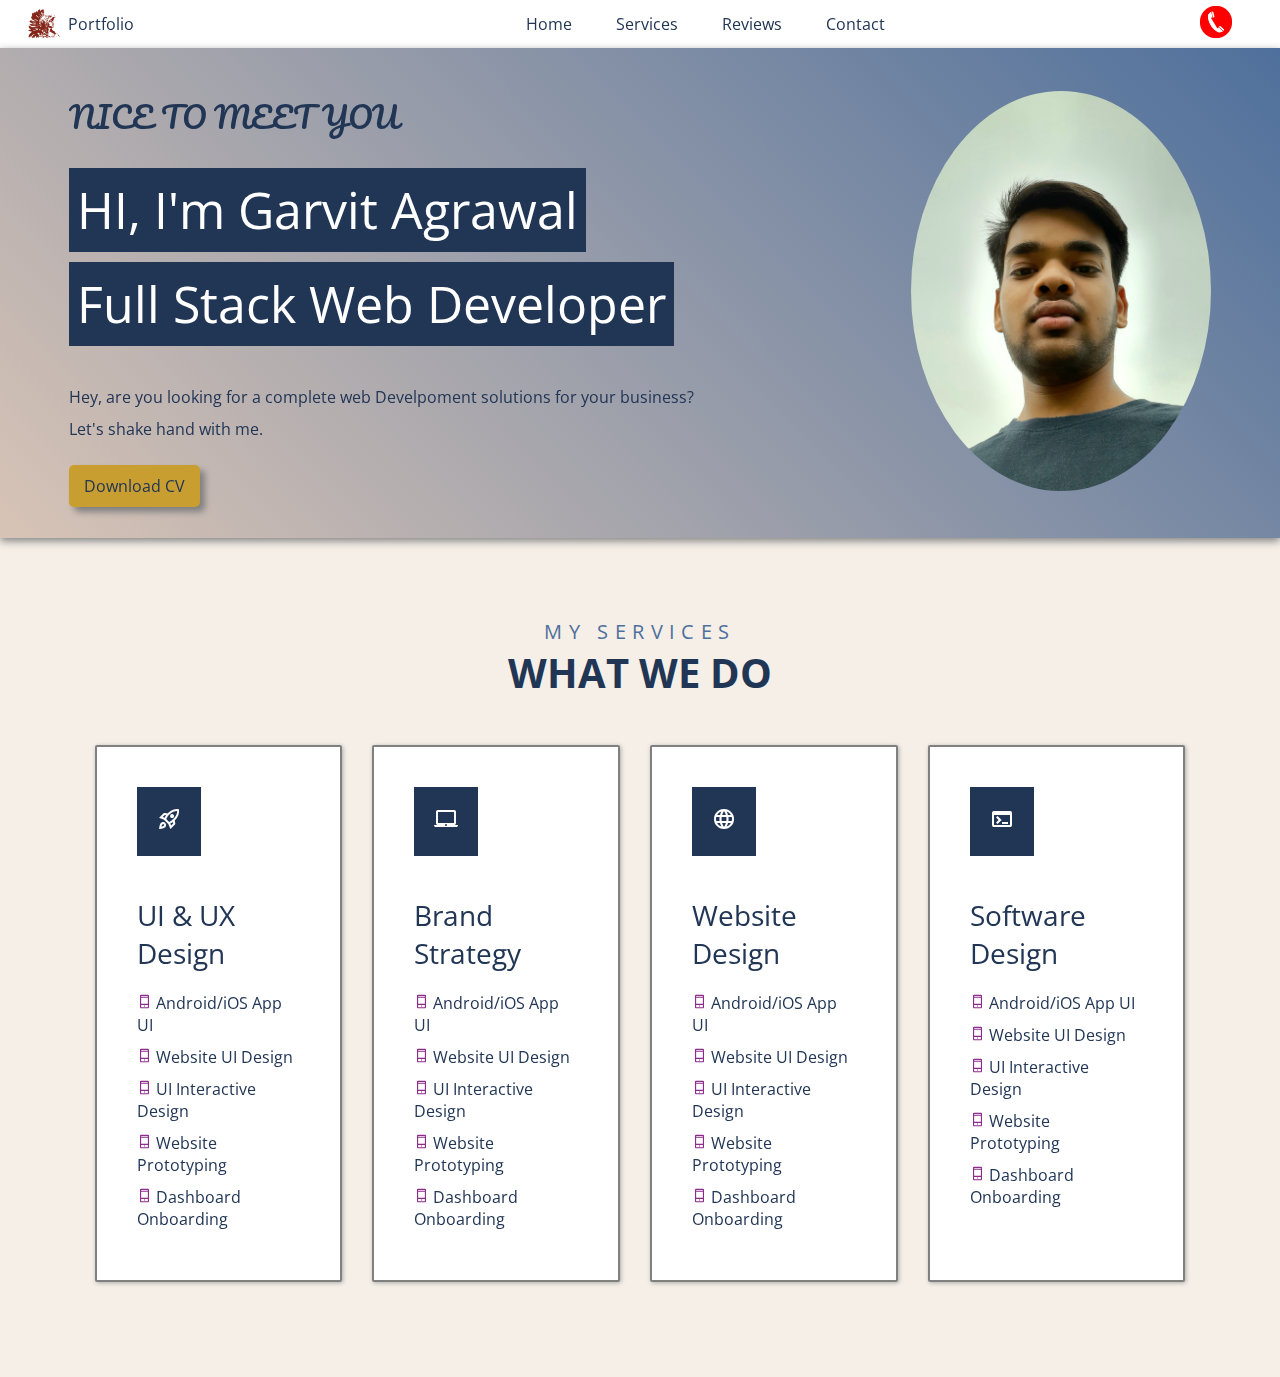
==== DAY10/day10.html @ bc851ce2 "16/6/23" ====
<!DOCTYPE html>
<html lang="en">
<head>
    <title>My Portfolio</title>
    <link rel="preconnect" href="https://fonts.googleapis.com">
    <link rel="preconnect" href="https://fonts.gstatic.com" crossorigin>
    <link href="https://fonts.googleapis.com/css2?family=Open+Sans:wght@600&display=swap" rel="stylesheet">
    <link href="https://fonts.googleapis.com/css2?family=Pacifico&display=swap" rel="stylesheet">
    <link rel="stylesheet" href="https://fonts.googleapis.com/css2?family=Material+Symbols+Outlined:opsz,wght,FILL,GRAD@48,400,0,0" />
    <link rel="stylesheet" href="https://fonts.googleapis.com/css2?family=Material+Symbols+Outlined:opsz,wght,FILL,GRAD@20..48,100..700,0..1,-50..200" />
    <link rel="stylesheet" href="https://fonts.googleapis.com/css2?family=Material+Symbols+Outlined:opsz,wght,FILL,GRAD@48,400,0,0" />
    <link rel="stylesheet" href="https://fonts.googleapis.com/css2?family=Material+Symbols+Outlined:opsz,wght,FILL,GRAD@48,400,0,0" />
    <link rel="stylesheet" href="CSS/style.css">
    <!-- <link rel="stylesheet" href="https://fonts.googleapis.com/css2?family=Material+Symbols+Outlined:opsz,wght,FILL,GRAD@48,400,0,0" /> -->
</head>
<body>
    <div class="navigation">
    <div class="logo">
        <img class="logoImage" src="logo.png" alt="">
        <span class="logoTitle">Portfolio</span>
    </div>

    <div class="menuItems">
        <a href="#"><span class="menuItem">Home</span></a>
        <a href="#"><span class="menuItem">Services</span></a>
        <a href="#"><span class="menuItem">Reviews</span></a>
        <a href="#"><span class="menuItem">Contact</span></a>
    </div>

    <div class="contact">
        <a class="contactButton" href="tel" 8949256585">
            <img class="contactImage" src="call.png" alt="">
        </a>
    </div>
    </div>


    <div class="banner">
        <div class="bannerLeft"> 
            <div class="greeting">
                NICE TO MEET YOU
            </div>
            <div class="title">
                <div class="titleSpan">
                HI, I'm Garvit Agrawal
                </div>
                <div class="titleSpan">
                Full Stack Web Developer
                </div>
            </div>
            <div class="description">
                Hey, are you looking for a complete web Develpoment
                solutions for your business?
                <br>
                Let's shake hand with me.
            </div>
            <div>
                <a href="#" class="showCVButton">
                    Download CV
                </a>
            </div>
        </div>

        <div class="bannerRight">
            <img class="bannerImage" src="pic.jpg" alt="">
        </div>
    </div>


    <div class="services">

        <div class="serviceText">
            <div class="textSubHeading">My Services</div>
            <div class="textHeading">WHAT WE DO</div>
        </div>


        
        <div class="serviceCards">
            <div class="serviceCard">
                <div class="serviceIconDiv">
                    <span class="serviceIcon material-symbols-outlined">
                    rocket_launch
                    </span>
                </div>
                <div class="serviceTitle">UI & UX Design</div>
                <div class="serviceFeatures">
                    <div class="serviceFeature">
                        <span class="serviceFeatureIcon material-symbols-outlined">
                            phone_iphone
                        </span>
                        <span class="serviceFeatureText">Android/iOS App UI</span>
                    </div>
                    <div class="serviceFeature">
                        <span class="serviceFeatureIcon material-symbols-outlined">
                            phone_iphone
                        </span>
                        <span class="serviceFeatureText">Website UI Design</span>
                    </div>
                    <div class="serviceFeature">
                        <span class="serviceFeatureIcon material-symbols-outlined">
                            phone_iphone
                        </span>
                        <span class="serviceFeatureText">UI Interactive Design</span>
                    </div>
                    <div class="serviceFeature">
                        <span class="serviceFeatureIcon material-symbols-outlined">
                            phone_iphone
                        </span>
                        <span class="serviceFeatureText">Website Prototyping</span>
                    </div>
                    <div class="serviceFeature">
                        <span class="serviceFeatureIcon material-symbols-outlined">
                            phone_iphone
                        </span>
                        <span class="serviceFeatureText">Dashboard Onboarding</span>
                    </div>
                </div>
            </div>

            <div class="serviceCard">
                <div class="serviceIconDiv">
                    <span class="serviceIcon material-symbols-outlined">
                        laptop_mac
                    </span>
                </div>
                <div class="serviceTitle">Brand Strategy</div>
                <div class="serviceFeatures">
                    <div class="serviceFeature">
                        <span class="serviceFeatureIcon material-symbols-outlined">
                            phone_iphone
                        </span>
                        <span class="serviceFeatureText">Android/iOS App UI</span>
                    </div>
                    <div class="serviceFeature">
                        <span class="serviceFeatureIcon material-symbols-outlined">
                            phone_iphone
                        </span>
                        <span class="serviceFeatureText">Website UI Design</span>
                    </div>
                    <div class="serviceFeature">
                        <span class="serviceFeatureIcon material-symbols-outlined">
                            phone_iphone
                        </span>
                        <span class="serviceFeatureText">UI Interactive Design</span>
                    </div>
                    <div class="serviceFeature">
                        <span class="serviceFeatureIcon material-symbols-outlined">
                            phone_iphone
                        </span>
                        <span class="serviceFeatureText">Website Prototyping</span>
                    </div>
                    <div class="serviceFeature">
                        <span class="serviceFeatureIcon material-symbols-outlined">
                            phone_iphone
                        </span>
                        <span class="serviceFeatureText">Dashboard Onboarding</span>
                    </div>
                </div>
            </div>

            <div class="serviceCard">
                <div class="serviceIconDiv">
                    <span class="serviceIcon material-symbols-outlined">
                        language
                    </span>
                </div>
                <div class="serviceTitle">Website Design</div>
                <div class="serviceFeatures">
                    <div class="serviceFeature">
                        <span class="serviceFeatureIcon material-symbols-outlined">
                            phone_iphone
                        </span>
                        <span class="serviceFeatureText">Android/iOS App UI</span>
                    </div>
                    <div class="serviceFeature">
                        <span class="serviceFeatureIcon material-symbols-outlined">
                            phone_iphone
                        </span>
                        <span class="serviceFeatureText">Website UI Design</span>
                    </div>
                    <div class="serviceFeature">
                        <span class="serviceFeatureIcon material-symbols-outlined">
                            phone_iphone
                        </span>
                        <span class="serviceFeatureText">UI Interactive Design</span>
                    </div>
                    <div class="serviceFeature">
                        <span class="serviceFeatureIcon material-symbols-outlined">
                            phone_iphone
                        </span>
                        <span class="serviceFeatureText">Website Prototyping</span>
                    </div>
                    <div class="serviceFeature">
                        <span class="serviceFeatureIcon material-symbols-outlined">
                            phone_iphone
                        </span>
                        <span class="serviceFeatureText">Dashboard Onboarding</span>
                    </div>
                </div>
            </div>

            <div class="serviceCard">
                <div class="serviceIconDiv">
                    <span class="serviceIcon material-symbols-outlined">
                        terminal
                    </span>
                </div>
                <div class="serviceTitle">Software Design</div>
                <div class="serviceFeatures">
                    <div class="serviceFeature">
                        <span class="serviceFeatureIcon material-symbols-outlined">
                            phone_iphone
                        </span>
                        <span class="serviceFeatureText">Android/iOS App UI</span>
                    </div>
                    <div class="serviceFeature">
                        <span class="serviceFeatureIcon material-symbols-outlined">
                            phone_iphone
                        </span>
                        <span class="serviceFeatureText">Website UI Design</span>
                    </div>
                    <div class="serviceFeature">
                        <span class="serviceFeatureIcon material-symbols-outlined">
                            phone_iphone
                        </span>
                        <span class="serviceFeatureText">UI Interactive Design</span>
                    </div>
                    <div class="serviceFeature">
                        <span class="serviceFeatureIcon material-symbols-outlined">
                            phone_iphone
                        </span>
                        <span class="serviceFeatureText">Website Prototyping</span>
                    </div>
                    <div class="serviceFeature">
                        <span class="serviceFeatureIcon material-symbols-outlined">
                            phone_iphone
                        </span>
                        <span class="serviceFeatureText">Dashboard Onboarding</span>
                    </div>
                </div>
            </div>
            
        </div>
    </div>
</body>
</html>
---- DAY10/CSS/style.css ----
/* Define The global or root variables */
:root{
    --primaryColor :#213555;
    --backgroundColor :#F5EFE7;
    --primaryAccentColor :#4F709C;
    --secondaryColor : #D8C4B6;
    --whiteColor:white;
    --blackColor:#222222;
    --primaryFont: 'Open Sans', sans-serif;
    --cursiveFont: 'Pacifico', cursive;
    --navbarHeight: 3rem;
}
a{
    text-decoration: none;
    color: var(--primaryColor);
}

a:hover{
    color: var(--primaryAccentColor);

}
/* Main CSS */
body{
    background-color: var(--backgroundColor);
    color: var(--primaryColor);
    font-family: var(--primaryFont);
    margin-top: 0px;
    margin-left: 0px;
    margin-right: 0px;
}

.navigation{
    background-color: var(--whiteColor);
    height: var(--navbarHeight);
    display: flex;
    justify-content: space-around;
    align-items: center;
    filter: drop-shadow(0px 3px 4px grey);
}
.logo{
    display:flex;
    padding-left: 20px;
    width: 12rem;
    align-items: center;
}
.logoImage{
    padding: 8px;
    height: 2rem;    
    /* float:left; */
}
.contactImage{
    padding: 8px;
    height: 2rem; 
    margin-right: 40px; 
}
.menuItems{
    flex-grow:2;
    padding-left: 23%;
}
.menuItem{
    margin-left: 20px;
    margin-right: 20px;
}

.banner{
    display: flex;
    height: 450px;
    background: linear-gradient(45deg,
    var(--secondaryColor),
    var(--primaryAccentColor));
    filter: drop-shadow(0px 3px 4px grey);
    /* x y radius color */
    justify-content: space-around;
    align-items: center;
    padding: 20px;
}

.bannerLeft{
    width: 60%;
}

.bannerImage{
    height: 400px;
    border-radius: 100%;
}

.greeting{
    font-family: var(--cursiveFont);
    font-size: 30px;
}

.title{
    margin: 20px 0px;
    font-size: 50px;
    color: white;
}

.titleSpan{
    display: inline-block;
    background-color: var(--primaryColor);
    padding: 0.5rem;
    margin: 5px 0px;
}

.description{
    margin: 30px 0px;
    line-height: 2rem;
}

.showCVButton{
    background-color: rgb(201, 158, 49);
    border-radius: 5px;
    padding: 10px 15px;
    filter: drop-shadow(5px 5px 3px grey);
}

.showCVButton:hover{
    background: linear-gradient(
        white, rgb(215,215,215)
    );
}

.services{
    margin: 5rem;
}

.serviceText
{
    text-align: center;
    text-transform: uppercase;
}

.textSubHeading{
    color: var(--primaryAccentColor);
    font-size: 1.25rem;
    letter-spacing: 0.4rem;
}

.textHeading{
    font-size: 2.5rem;
    font-weight: bold;
}

.serviceCards{
    margin-top: 30px;
    display: flex;
    justify-content: space-around;
}


.serviceCard{
    background-color: white;
    border: 2px solid grey;
    border-radius: 2px;
    filter: drop-shadow(1px 1px 2px #aaaaaa);
    margin: 15px;
    padding: 40px;
}

.serviceCard:hover{
    background-color: darkgrey;
    filter: drop-shadow(3px 3px 8px grey);
}

.serviceIconDiv{
    background-color: var(--primaryColor);
    padding: 20px;
    display: inline-block;
    margin-bottom: 20px;
    
}

.serviceIcon{
    text-align: center;
    font: 3rem;
    color: white;
}

.serviceTitle{
    font-size: 1.75rem;
    margin: 20px 0px;
}

.serviceFeature{
    /* font-size: 1rem; */
    margin: 10px 0px;
    font-size: 1rem;
}

.serviceFeatureIcon{
    font-size: 15px;
    color: rgb(141, 45, 139);
}
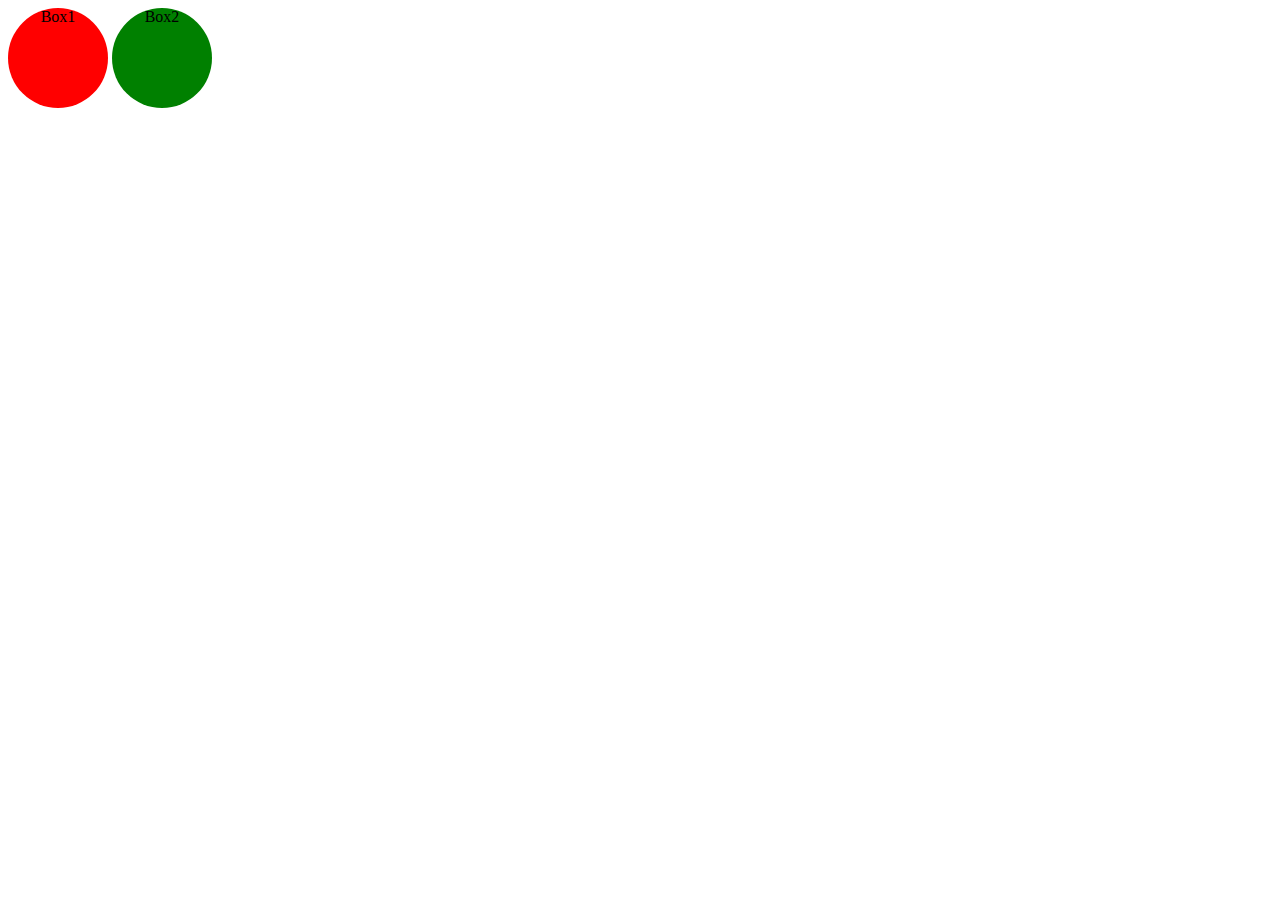
==== commit fb88f8cc: "11:33" ====
--- a/DAY10/day10.html
+++ b/DAY10/day10.html
@@ -1,247 +1,14 @@
 <!DOCTYPE html>
 <html lang="en">
 <head>
-    <title>My Portfolio</title>
-    <link rel="preconnect" href="https://fonts.googleapis.com">
-    <link rel="preconnect" href="https://fonts.gstatic.com" crossorigin>
-    <link href="https://fonts.googleapis.com/css2?family=Open+Sans:wght@600&display=swap" rel="stylesheet">
-    <link href="https://fonts.googleapis.com/css2?family=Pacifico&display=swap" rel="stylesheet">
-    <link rel="stylesheet" href="https://fonts.googleapis.com/css2?family=Material+Symbols+Outlined:opsz,wght,FILL,GRAD@48,400,0,0" />
-    <link rel="stylesheet" href="https://fonts.googleapis.com/css2?family=Material+Symbols+Outlined:opsz,wght,FILL,GRAD@20..48,100..700,0..1,-50..200" />
-    <link rel="stylesheet" href="https://fonts.googleapis.com/css2?family=Material+Symbols+Outlined:opsz,wght,FILL,GRAD@48,400,0,0" />
-    <link rel="stylesheet" href="https://fonts.googleapis.com/css2?family=Material+Symbols+Outlined:opsz,wght,FILL,GRAD@48,400,0,0" />
-    <link rel="stylesheet" href="CSS/style.css">
-    <!-- <link rel="stylesheet" href="https://fonts.googleapis.com/css2?family=Material+Symbols+Outlined:opsz,wght,FILL,GRAD@48,400,0,0" /> -->
+    <meta charset="UTF-8">
+    <meta name="viewport" content="width=device-width, initial-scale=1.0">
+    <title>Animation & Media Query</title>
+    <link rel="stylesheet" href="style.css">
 </head>
 <body>
-    <div class="navigation">
-    <div class="logo">
-        <img class="logoImage" src="logo.png" alt="">
-        <span class="logoTitle">Portfolio</span>
-    </div>
-
-    <div class="menuItems">
-        <a href="#"><span class="menuItem">Home</span></a>
-        <a href="#"><span class="menuItem">Services</span></a>
-        <a href="#"><span class="menuItem">Reviews</span></a>
-        <a href="#"><span class="menuItem">Contact</span></a>
-    </div>
-
-    <div class="contact">
-        <a class="contactButton" href="tel" 8949256585">
-            <img class="contactImage" src="call.png" alt="">
-        </a>
-    </div>
-    </div>
-
-
-    <div class="banner">
-        <div class="bannerLeft"> 
-            <div class="greeting">
-                NICE TO MEET YOU
-            </div>
-            <div class="title">
-                <div class="titleSpan">
-                HI, I'm Garvit Agrawal
-                </div>
-                <div class="titleSpan">
-                Full Stack Web Developer
-                </div>
-            </div>
-            <div class="description">
-                Hey, are you looking for a complete web Develpoment
-                solutions for your business?
-                <br>
-                Let's shake hand with me.
-            </div>
-            <div>
-                <a href="#" class="showCVButton">
-                    Download CV
-                </a>
-            </div>
-        </div>
-
-        <div class="bannerRight">
-            <img class="bannerImage" src="pic.jpg" alt="">
-        </div>
-    </div>
-
-
-    <div class="services">
-
-        <div class="serviceText">
-            <div class="textSubHeading">My Services</div>
-            <div class="textHeading">WHAT WE DO</div>
-        </div>
-
-
-        
-        <div class="serviceCards">
-            <div class="serviceCard">
-                <div class="serviceIconDiv">
-                    <span class="serviceIcon material-symbols-outlined">
-                    rocket_launch
-                    </span>
-                </div>
-                <div class="serviceTitle">UI & UX Design</div>
-                <div class="serviceFeatures">
-                    <div class="serviceFeature">
-                        <span class="serviceFeatureIcon material-symbols-outlined">
-                            phone_iphone
-                        </span>
-                        <span class="serviceFeatureText">Android/iOS App UI</span>
-                    </div>
-                    <div class="serviceFeature">
-                        <span class="serviceFeatureIcon material-symbols-outlined">
-                            phone_iphone
-                        </span>
-                        <span class="serviceFeatureText">Website UI Design</span>
-                    </div>
-                    <div class="serviceFeature">
-                        <span class="serviceFeatureIcon material-symbols-outlined">
-                            phone_iphone
-                        </span>
-                        <span class="serviceFeatureText">UI Interactive Design</span>
-                    </div>
-                    <div class="serviceFeature">
-                        <span class="serviceFeatureIcon material-symbols-outlined">
-                            phone_iphone
-                        </span>
-                        <span class="serviceFeatureText">Website Prototyping</span>
-                    </div>
-                    <div class="serviceFeature">
-                        <span class="serviceFeatureIcon material-symbols-outlined">
-                            phone_iphone
-                        </span>
-                        <span class="serviceFeatureText">Dashboard Onboarding</span>
-                    </div>
-                </div>
-            </div>
-
-            <div class="serviceCard">
-                <div class="serviceIconDiv">
-                    <span class="serviceIcon material-symbols-outlined">
-                        laptop_mac
-                    </span>
-                </div>
-                <div class="serviceTitle">Brand Strategy</div>
-                <div class="serviceFeatures">
-                    <div class="serviceFeature">
-                        <span class="serviceFeatureIcon material-symbols-outlined">
-                            phone_iphone
-                        </span>
-                        <span class="serviceFeatureText">Android/iOS App UI</span>
-                    </div>
-                    <div class="serviceFeature">
-                        <span class="serviceFeatureIcon material-symbols-outlined">
-                            phone_iphone
-                        </span>
-                        <span class="serviceFeatureText">Website UI Design</span>
-                    </div>
-                    <div class="serviceFeature">
-                        <span class="serviceFeatureIcon material-symbols-outlined">
-                            phone_iphone
-                        </span>
-                        <span class="serviceFeatureText">UI Interactive Design</span>
-                    </div>
-                    <div class="serviceFeature">
-                        <span class="serviceFeatureIcon material-symbols-outlined">
-                            phone_iphone
-                        </span>
-                        <span class="serviceFeatureText">Website Prototyping</span>
-                    </div>
-                    <div class="serviceFeature">
-                        <span class="serviceFeatureIcon material-symbols-outlined">
-                            phone_iphone
-                        </span>
-                        <span class="serviceFeatureText">Dashboard Onboarding</span>
-                    </div>
-                </div>
-            </div>
-
-            <div class="serviceCard">
-                <div class="serviceIconDiv">
-                    <span class="serviceIcon material-symbols-outlined">
-                        language
-                    </span>
-                </div>
-                <div class="serviceTitle">Website Design</div>
-                <div class="serviceFeatures">
-                    <div class="serviceFeature">
-                        <span class="serviceFeatureIcon material-symbols-outlined">
-                            phone_iphone
-                        </span>
-                        <span class="serviceFeatureText">Android/iOS App UI</span>
-                    </div>
-                    <div class="serviceFeature">
-                        <span class="serviceFeatureIcon material-symbols-outlined">
-                            phone_iphone
-                        </span>
-                        <span class="serviceFeatureText">Website UI Design</span>
-                    </div>
-                    <div class="serviceFeature">
-                        <span class="serviceFeatureIcon material-symbols-outlined">
-                            phone_iphone
-                        </span>
-                        <span class="serviceFeatureText">UI Interactive Design</span>
-                    </div>
-                    <div class="serviceFeature">
-                        <span class="serviceFeatureIcon material-symbols-outlined">
-                            phone_iphone
-                        </span>
-                        <span class="serviceFeatureText">Website Prototyping</span>
-                    </div>
-                    <div class="serviceFeature">
-                        <span class="serviceFeatureIcon material-symbols-outlined">
-                            phone_iphone
-                        </span>
-                        <span class="serviceFeatureText">Dashboard Onboarding</span>
-                    </div>
-                </div>
-            </div>
-
-            <div class="serviceCard">
-                <div class="serviceIconDiv">
-                    <span class="serviceIcon material-symbols-outlined">
-                        terminal
-                    </span>
-                </div>
-                <div class="serviceTitle">Software Design</div>
-                <div class="serviceFeatures">
-                    <div class="serviceFeature">
-                        <span class="serviceFeatureIcon material-symbols-outlined">
-                            phone_iphone
-                        </span>
-                        <span class="serviceFeatureText">Android/iOS App UI</span>
-                    </div>
-                    <div class="serviceFeature">
-                        <span class="serviceFeatureIcon material-symbols-outlined">
-                            phone_iphone
-                        </span>
-                        <span class="serviceFeatureText">Website UI Design</span>
-                    </div>
-                    <div class="serviceFeature">
-                        <span class="serviceFeatureIcon material-symbols-outlined">
-                            phone_iphone
-                        </span>
-                        <span class="serviceFeatureText">UI Interactive Design</span>
-                    </div>
-                    <div class="serviceFeature">
-                        <span class="serviceFeatureIcon material-symbols-outlined">
-                            phone_iphone
-                        </span>
-                        <span class="serviceFeatureText">Website Prototyping</span>
-                    </div>
-                    <div class="serviceFeature">
-                        <span class="serviceFeatureIcon material-symbols-outlined">
-                            phone_iphone
-                        </span>
-                        <span class="serviceFeatureText">Dashboard Onboarding</span>
-                    </div>
-                </div>
-            </div>
-            
-        </div>
-    </div>
+    <div class="left">Box1</div>
+    <div class="right">Box2</div>
+    
 </body>
 </html>--- a/DAY10/style.css
+++ b/DAY10/style.css
@@ -0,0 +1,115 @@
+.box{
+    width: 150px;
+    height: 150px;
+    margin: 10px;
+    background-color: red;
+    /* animation: colorChanger 3s infinite; */
+    animation-name: colorChanger;
+    animation-duration: 3s;
+    animation-iteration-count: infinite;
+    animation-timing-function: linear;
+    border-radius: 100%;
+    text-align: center;
+    margin-top: 300px;
+}
+@keyframes colorChanger {
+    0%, 100%{
+        background-color: red;
+        /* transform: translate(0,0px); */
+        transform: ;
+
+    }
+    50%{
+        background-color: green;
+        /* transform: translate(0,50px); */
+        transform: scale(1);
+    }
+    100%{
+        background-color: blue;
+        /* transform: translate(0,300px); */
+        transform: scale(3.0);
+    }
+}
+
+.Box{
+    width: 150px;
+    height: 150px;
+    margin:100px;
+    background-color: red;
+    /* animation: colorChanger 3s infinite; */
+    animation-name: ColorChanger;
+    animation-duration: 3s;
+    animation-iteration-count: infinite;
+    animation-timing-function: linear;
+    border-radius: 100%;
+    text-align: center;
+    margin-top: 300px;
+}
+
+@keyframes ColorChanger {
+    0%, 100%{
+        background-color: red;
+        /* transform: translate(0,0px); */
+        transform: translate(0);
+
+    }
+    50%{
+        background-color: green;
+        /* transform: translate(0,50px); */
+        transform: scale(1);
+    }
+    100%{
+        background-color: blue;
+        /* transform: translate(0,300px); */
+        transform: scale(3.0);
+    }
+}
+
+.left{
+    display: inline-block;
+    width: 100px;
+    height: 100px;
+    border-radius: 100%;
+    background-color: red;
+    animation-name: leftwala;
+    animation-duration: 5s;
+    animation-iteration-count: infinite;
+    text-align: center;
+}
+.right{
+    display: inline-block;
+    width: 100px;
+    height: 100px;
+    border-radius: 100%;
+    background-color: green;
+    animation-name: rightwala;
+    animation-duration: 5s;
+    animation-iteration-count: infinite;
+    text-align: center;
+
+}
+
+@keyframes leftwala {
+    0%{
+        transform: translate(0px, 0px);
+    }
+    50%{
+        transform: translate(200px,200px);
+    }
+    100%{
+        transform: translate(400px,0px);
+    }
+}
+@keyframes rightwala {
+    0%{
+        transform: translate(300px, 0px);
+    }
+    50%{
+        transform: translate(100px,100px);
+    }
+    100%{
+        transform: translate(-100px,0px);
+    }
+}
+
+
